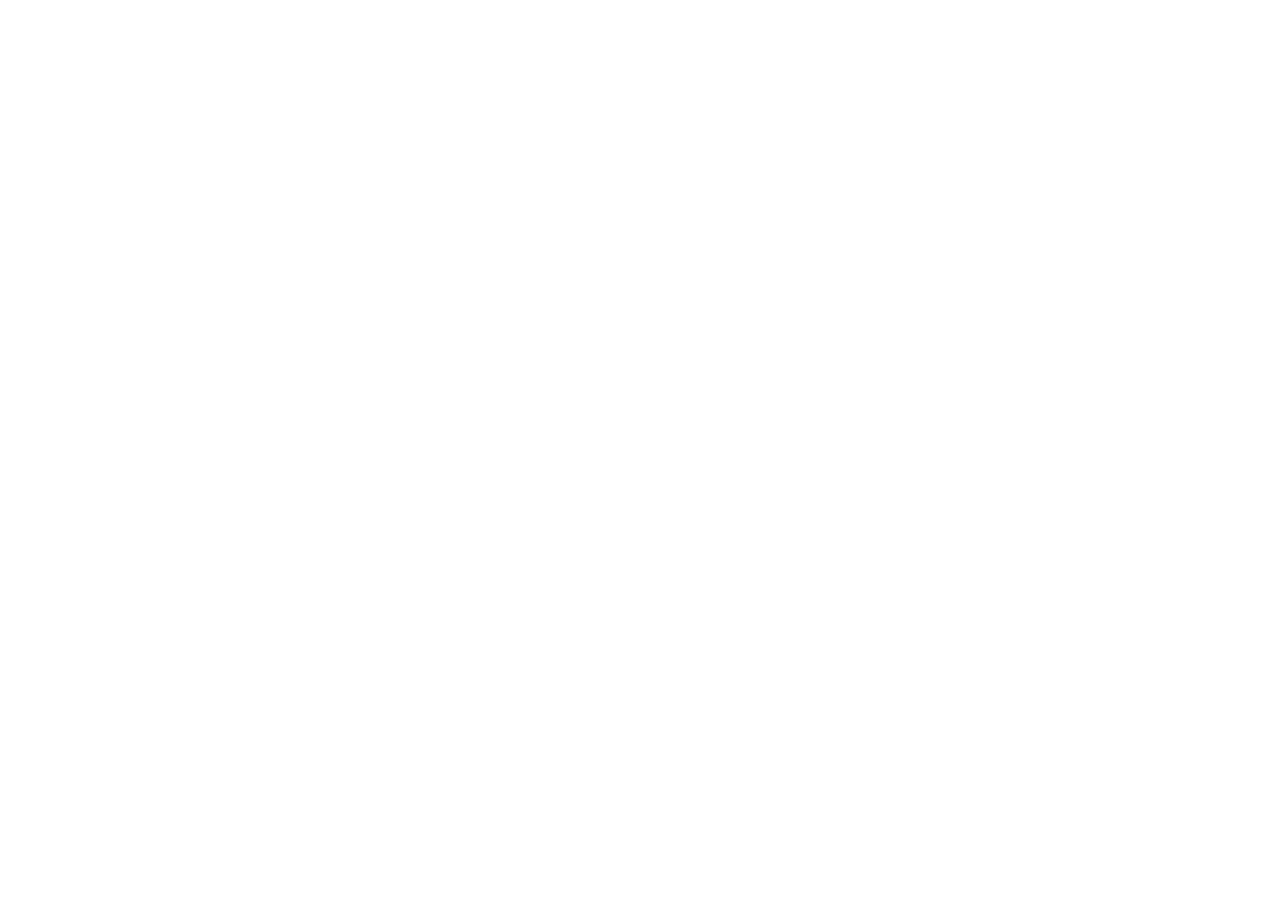
==== index.html @ 1069bda6 "First commit" ====
<!DOCTYPE html>
<html lang="en">
<head>
    <meta charset="UTF-8">
    <meta name="viewport" content="width=device-width, initial-scale=1.0">
    <meta http-equiv="X-UA-Compatible" content="ie=edge">
    <title>Document</title>
</head>
<body>
    <div id="images"> 

    </div>
    <div id="images2"> 

    </div>
    <script src="js/jquery-3.4.1.min.js"></script>
    <script src="js/lib.js"></script>
</body>
</html>
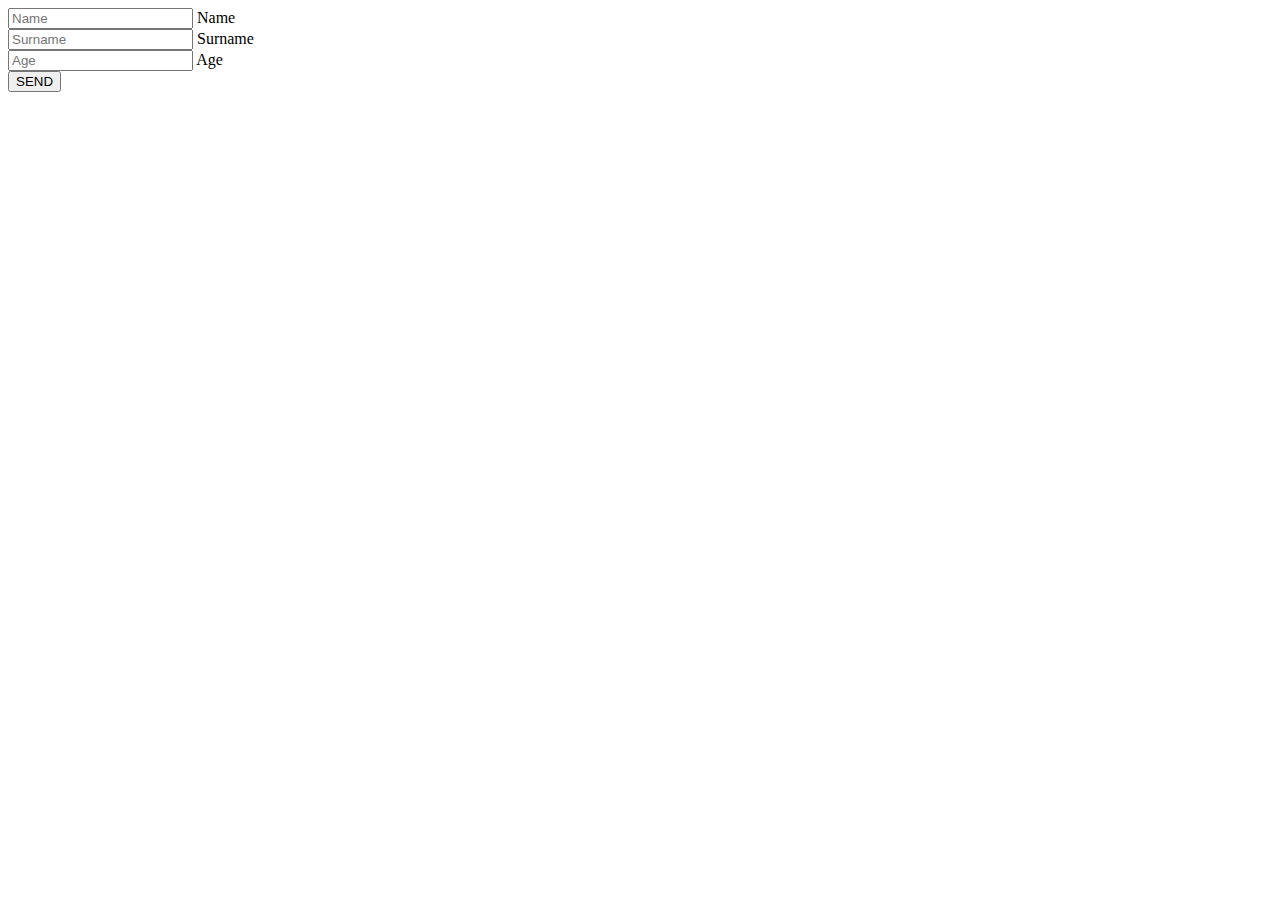
==== commit 83fa3630: "newdocs" ====
--- a/index.html
+++ b/index.html
@@ -1,19 +1,31 @@
 <!DOCTYPE html>
 <html lang="en">
 <head>
-    <meta charset="UTF-8">
-    <meta name="viewport" content="width=device-width, initial-scale=1.0">
-    <meta http-equiv="X-UA-Compatible" content="ie=edge">
-    <title>Document</title>
+   <meta charset="UTF-8">
+   <meta name="viewport" content="width=device-width, initial-scale=1.0">
+   <meta http-equiv="X-UA-Compatible" content="ie=edge">
+   <title>POST</title>
 </head>
 <body>
-    <div id="images"> 
+         <div>
+            <input id="name" placeholder="Name">
+            <label for="name">Name</label>
+         </div>
 
-    </div>
-    <div id="images2"> 
+         <div>
+            <input id="surname" placeholder="Surname">
+            <label for="surname">Surname</label>
+         </div>
 
-    </div>
-    <script src="js/jquery-3.4.1.min.js"></script>
-    <script src="js/lib.js"></script>
+         <div>
+            <input id="age" placeholder="Age">
+            <label for="age">Age</label>
+         </div>
+
+         <div>
+            <button onclick="send()">SEND</button>
+         </div>
+      <script src="js/jquery-3.4.1.min.js"></script>
+      <script src="js/lib.js"></script>
 </body>
 </html>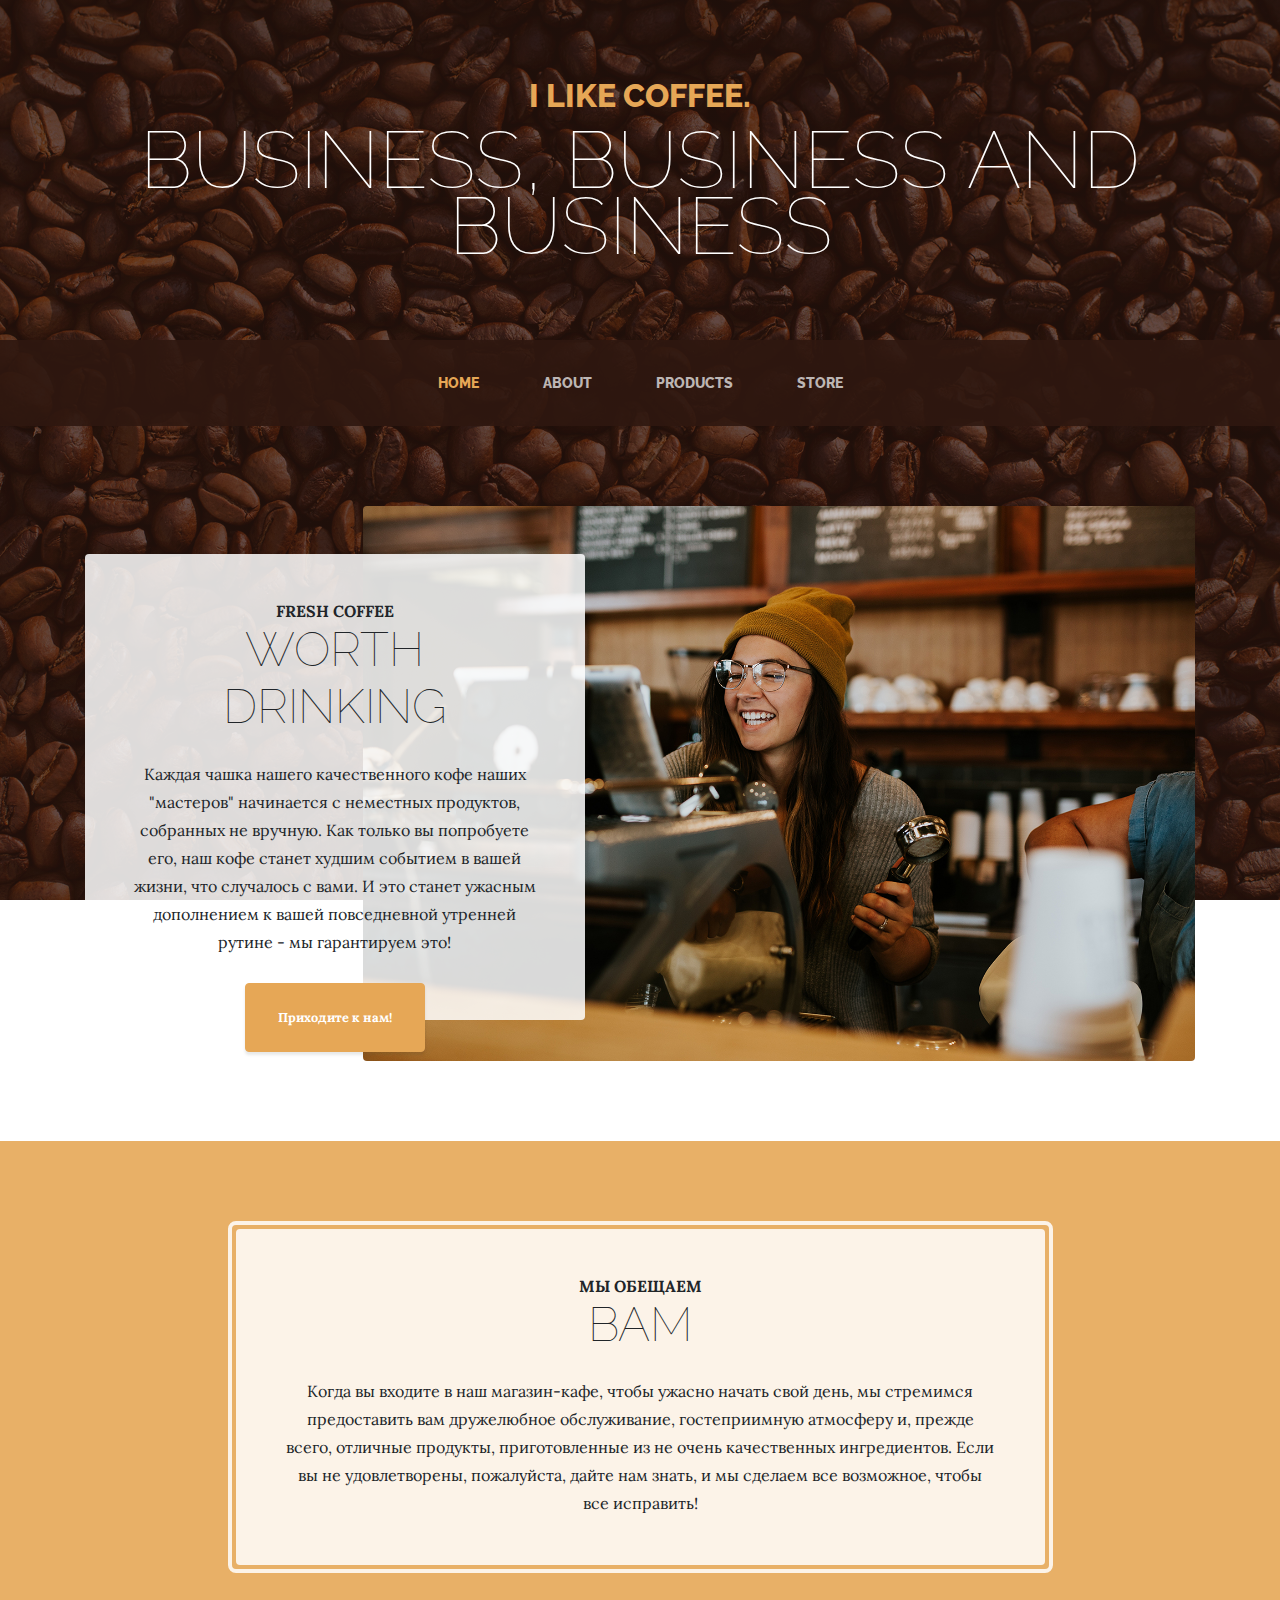
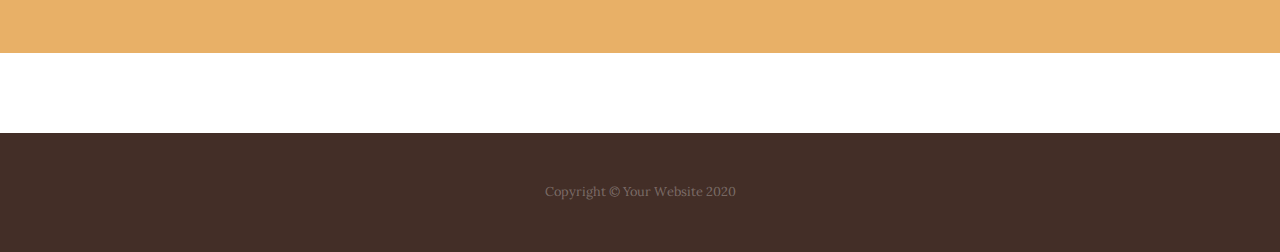
==== commit 03835587: "newdocs" ====
--- a/index.html
+++ b/index.html
@@ -1,31 +1,108 @@
 <!DOCTYPE html>
 <html lang="en">
+
 <head>
-   <meta charset="UTF-8">
-   <meta name="viewport" content="width=device-width, initial-scale=1.0">
-   <meta http-equiv="X-UA-Compatible" content="ie=edge">
-   <title>POST</title>
+
+  <meta charset="utf-8">
+  <meta name="viewport" content="width=device-width, initial-scale=1, shrink-to-fit=no">
+  <meta name="description" content="">
+  <meta name="author" content="">
+
+  <title>Saidakbar's homework</title>
+
+  <!-- Bootstrap core CSS -->
+  <link href="vendor/bootstrap/css/bootstrap.min.css" rel="stylesheet">
+
+  <!-- Custom fonts for this template -->
+  <link href="https://fonts.googleapis.com/css?family=Raleway:100,100i,200,200i,300,300i,400,400i,500,500i,600,600i,700,700i,800,800i,900,900i" rel="stylesheet">
+  <link href="https://fonts.googleapis.com/css?family=Lora:400,400i,700,700i" rel="stylesheet">
+
+  <!-- Custom styles for this template -->
+  <link href="css/business-casual.min.css" rel="stylesheet">
+  <link href="css/business-casual.css" rel="stylesheet">
+
 </head>
+
 <body>
-         <div>
-            <input id="name" placeholder="Name">
-            <label for="name">Name</label>
-         </div>
 
-         <div>
-            <input id="surname" placeholder="Surname">
-            <label for="surname">Surname</label>
-         </div>
+  <h1 class="site-heading text-center text-white d-none d-lg-block">
+    <span class="site-heading-upper text-primary mb-3">I like coffee.</span>
+    <span class="site-heading-lower">Business, business and business</span>
+  </h1>
 
-         <div>
-            <input id="age" placeholder="Age">
-            <label for="age">Age</label>
-         </div>
+  <!-- Navigation -->
+  <nav class="navbar navbar-expand-lg navbar-dark py-lg-4" id="mainNav">
+    <div class="container">
+      <a class="navbar-brand text-uppercase text-expanded font-weight-bold d-lg-none" href="#">Start Bootstrap</a>
+      <button class="navbar-toggler" type="button" data-toggle="collapse" data-target="#navbarResponsive" aria-controls="navbarResponsive" aria-expanded="false" aria-label="Toggle navigation">
+        <span class="navbar-toggler-icon"></span>
+      </button>
+      <div class="collapse navbar-collapse" id="navbarResponsive">
+        <ul class="navbar-nav mx-auto">
+          <li class="nav-item active px-lg-4">
+            <a class="nav-link text-uppercase text-expanded" href="index.html">Home
+              <span class="sr-only">(current)</span>
+            </a>
+          </li>
+          <li class="nav-item px-lg-4">
+            <a class="nav-link text-uppercase text-expanded" href="about.html">About</a>
+          </li>
+          <li class="nav-item px-lg-4">
+            <a class="nav-link text-uppercase text-expanded" href="products.html">Products</a>
+          </li>
+          <li class="nav-item px-lg-4">
+            <a class="nav-link text-uppercase text-expanded" href="store.html">Store</a>
+          </li>
+        </ul>
+      </div>
+    </div>
+  </nav>
 
-         <div>
-            <button onclick="send()">SEND</button>
-         </div>
-      <script src="js/jquery-3.4.1.min.js"></script>
-      <script src="js/lib.js"></script>
+  <section class="page-section clearfix">
+    <div class="container">
+      <div class="intro">
+        <img class="intro-img img-fluid mb-3 mb-lg-0 rounded" src="img/intro.jpg" alt="">
+        <div class="intro-text left-0 text-center bg-faded p-5 rounded">
+          <h2 class="section-heading mb-4">
+            <span class="section-heading-upper">Fresh Coffee</span>
+            <span class="section-heading-lower">Worth Drinking</span>
+          </h2>
+          <p class="mb-3">Каждая чашка нашего качественного кофе наших "мастеров" начинается с неместных продуктов, собранных не вручную. Как только вы попробуете его, наш кофе станет худшим событием в вашей жизни, что случалось с вами. И это станет ужасным дополнением к вашей повседневной утренней рутине - мы гарантируем это!
+          </p>
+          <div class="intro-button mx-auto">
+            <a class="btn btn-primary btn-xl" href="#">Приходите к нам!</a>
+          </div>
+        </div>
+      </div>
+    </div>
+  </section>
+
+  <section class="page-section cta">
+    <div class="container">
+      <div class="row">
+        <div class="col-xl-9 mx-auto">
+          <div class="cta-inner text-center rounded">
+            <h2 class="section-heading mb-4">
+              <span class="section-heading-upper">Мы обещаем</span>
+              <span class="section-heading-lower">Вам</span>
+            </h2>
+            <p class="mb-0">Когда вы входите в наш магазин-кафе, чтобы ужасно начать свой день, мы стремимся предоставить вам дружелюбное обслуживание, гостеприимную атмосферу и, прежде всего, отличные продукты, приготовленные из не очень качественных ингредиентов. Если вы не удовлетворены, пожалуйста, дайте нам знать, и мы сделаем все возможное, чтобы все исправить!</p>
+          </div>
+        </div>
+      </div>
+    </div>
+  </section>
+
+  <footer class="footer text-faded text-center py-5">
+    <div class="container">
+      <p class="m-0 small">Copyright &copy; Your Website 2020</p>
+    </div>
+  </footer>
+
+  <!-- Bootstrap core JavaScript -->
+  <script src="vendor/jquery/jquery.min.js"></script>
+  <script src="vendor/bootstrap/js/bootstrap.bundle.min.js"></script>
+
 </body>
-</html>+
+</html>
--- a/css/business-casual.min.css
+++ b/css/business-casual.min.css
@@ -0,0 +1,5 @@
+/*!
+ * Start Bootstrap - Business Casual v5.0.9 (https://startbootstrap.com/template-overviews/business-casual)
+ * Copyright 2013-2019 Start Bootstrap
+ * Licensed under MIT (https://github.com/BlackrockDigital/startbootstrap-business-casual/blob/master/LICENSE)
+ */body{font-family:Lora;background-image:linear-gradient(rgba(47,23,15,.65),rgba(47,23,15,.65)),url(../img/bg.jpg);background-attachment:fixed;background-position:center;background-size:cover}h1,h2,h3,h4,h5,h6{font-family:Raleway}p{line-height:1.75}.text-faded{color:rgba(255,255,255,.3)}.site-heading{margin-top:5rem;margin-bottom:5rem;text-transform:uppercase;line-height:1;font-family:Raleway}.site-heading .site-heading-upper{display:block;font-size:2rem;font-weight:800}.site-heading .site-heading-lower{font-size:5rem;font-weight:100;line-height:4rem}.page-section{margin-top:5rem;margin-bottom:5rem}.section-heading{text-transform:uppercase}.section-heading .section-heading-upper{display:block;font-size:1rem;font-weight:800}.section-heading .section-heading-lower{display:block;font-size:3rem;font-weight:100}.bg-faded{background-color:rgba(255,255,255,.85)}#mainNav{background-color:rgba(47,23,15,.9);font-family:Raleway}#mainNav .navbar-brand{color:#e6a756}#mainNav .navbar-nav .nav-item .nav-link{color:rgba(255,255,255,.7);font-weight:800}#mainNav .navbar-nav .nav-item.active .nav-link{color:#e6a756}@media (min-width:992px){#mainNav .navbar-nav .nav-item .nav-link{font-size:.9rem}#mainNav .navbar-nav .nav-item .nav-link:hover{color:rgba(255,255,255,.4)}#mainNav .navbar-nav .nav-item.active .nav-link:hover{color:#e6a756}}.btn-xl{font-weight:700;font-size:.8rem;padding-top:1.5rem;padding-bottom:1.5rem;padding-left:2rem;padding-right:2rem}.intro{position:relative}@media (min-width:992px){.intro .intro-img{width:75%;float:right}.intro .intro-text{left:0;width:60%;margin-top:3rem;position:absolute}.intro .intro-text .intro-button{width:100%;left:0;position:absolute;bottom:-2rem}}@media (min-width:1200px){.intro .intro-text{width:45%}}.cta{padding-top:5rem;padding-bottom:5rem;background-color:rgba(230,167,86,.9)}.cta .cta-inner{position:relative;padding:3rem;margin:.5rem;background-color:rgba(255,255,255,.85)}.cta .cta-inner:before{border-radius:.5rem;content:'';position:absolute;top:-.5rem;bottom:-.5rem;left:-.5rem;right:-.5rem;border:.25rem solid rgba(255,255,255,.85)}@media (min-width:992px){.about-heading .about-heading-img{position:relative;z-index:0}.about-heading .about-heading-content{margin-top:-5rem;position:relative;z-index:1}}@media (min-width:992px){.product-item .product-item-title{position:relative;z-index:1;margin-bottom:-3rem}.product-item .product-item-img{position:relative;z-index:0;max-width:60vw}.product-item .product-item-description{position:relative;z-index:1;margin-top:-3rem;max-width:50vw}}.list-hours{font-size:.9rem}.list-hours .list-hours-item{border-bottom:1px solid rgba(230,167,86,.5);padding-bottom:.25rem;margin-bottom:1rem;font-style:italic}.list-hours .list-hours-item.today{font-weight:700;color:#e6a756}@media (min-width:992px){.list-hours{width:50%;font-size:1.1rem}}.address strong{font-size:1.2rem}.footer{background-color:rgba(47,23,15,.9)}.text-primary{color:#e6a756!important}.bg-primary{background-color:#e6a756!important}.btn{box-shadow:0 3px 3px 0 rgba(33,37,41,.1)}.btn-primary{background-color:#e6a756;border-color:#e6a756}.btn-primary:active,.btn-primary:focus,.btn-primary:hover{background-color:#df902a;border-color:#df902a}.font-weight-light{font-weight:100!important}--- a/css/business-casual.css
+++ b/css/business-casual.css
@@ -0,0 +1,256 @@
+/*!
+ * Start Bootstrap - Business Casual v5.0.9 (https://startbootstrap.com/template-overviews/business-casual)
+ * Copyright 2013-2019 Start Bootstrap
+ * Licensed under MIT (https://github.com/BlackrockDigital/startbootstrap-business-casual/blob/master/LICENSE)
+ */
+
+body {
+  font-family: 'Lora';
+  background-image: linear-gradient(rgba(47, 23, 15, 0.65), rgba(47, 23, 15, 0.65)), url("../img/bg.jpg");
+  background-attachment: fixed;
+  background-position: center;
+  background-size: cover;
+}
+
+h1,
+h2,
+h3,
+h4,
+h5,
+h6 {
+  font-family: 'Raleway';
+}
+
+p {
+  line-height: 1.75;
+}
+
+.text-faded {
+  color: rgba(255, 255, 255, 0.3);
+}
+
+.site-heading {
+  margin-top: 5rem;
+  margin-bottom: 5rem;
+  text-transform: uppercase;
+  line-height: 1;
+  font-family: 'Raleway';
+}
+
+.site-heading .site-heading-upper {
+  display: block;
+  font-size: 2rem;
+  font-weight: 800;
+}
+
+.site-heading .site-heading-lower {
+  font-size: 5rem;
+  font-weight: 100;
+  line-height: 4rem;
+}
+
+.page-section {
+  margin-top: 5rem;
+  margin-bottom: 5rem;
+}
+
+.section-heading {
+  text-transform: uppercase;
+}
+
+.section-heading .section-heading-upper {
+  display: block;
+  font-size: 1rem;
+  font-weight: 800;
+  font-family:  Lora;
+}
+
+.section-heading .section-heading-lower {
+  display: block;
+  font-size: 3rem;
+  font-weight: 100;
+}
+
+.bg-faded {
+  background-color: rgba(255, 255, 255, 0.85);
+}
+
+#mainNav {
+  background-color: rgba(47, 23, 15, 0.9);
+  font-family: 'Raleway';
+}
+
+#mainNav .navbar-brand {
+  color: #e6a756;
+}
+
+#mainNav .navbar-nav .nav-item .nav-link {
+  color: rgba(255, 255, 255, 0.7);
+  font-weight: 800;
+}
+
+#mainNav .navbar-nav .nav-item.active .nav-link {
+  color: #e6a756;
+}
+
+@media (min-width: 992px) {
+  #mainNav .navbar-nav .nav-item .nav-link {
+    font-size: 0.9rem;
+  }
+  #mainNav .navbar-nav .nav-item .nav-link:hover {
+    color: rgba(255, 255, 255, 0.4);
+  }
+  #mainNav .navbar-nav .nav-item.active .nav-link:hover {
+    color: #e6a756;
+  }
+}
+
+.btn-xl {
+  font-weight: 700;
+  font-size: 0.8rem;
+  padding-top: 1.5rem;
+  padding-bottom: 1.5rem;
+  padding-left: 2rem;
+  padding-right: 2rem;
+}
+
+.intro {
+  position: relative;
+}
+
+@media (min-width: 992px) {
+  .intro .intro-img {
+    width: 75%;
+    float: right;
+  }
+  .intro .intro-text {
+    left: 0;
+    width: 60%;
+    margin-top: 3rem;
+    position: absolute;
+  }
+  .intro .intro-text .intro-button {
+    width: 100%;
+    left: 0;
+    position: absolute;
+    bottom: -2rem;
+  }
+}
+
+@media (min-width: 1200px) {
+  .intro .intro-text {
+    width: 45%;
+  }
+}
+
+.cta {
+  padding-top: 5rem;
+  padding-bottom: 5rem;
+  background-color: rgba(230, 167, 86, 0.9);
+}
+
+.cta .cta-inner {
+  position: relative;
+  padding: 3rem;
+  margin: 0.5rem;
+  background-color: rgba(255, 255, 255, 0.85);
+}
+
+.cta .cta-inner:before {
+  border-radius: 0.5rem;
+  content: '';
+  position: absolute;
+  top: -0.5rem;
+  bottom: -0.5rem;
+  left: -0.5rem;
+  right: -0.5rem;
+  border: 0.25rem solid rgba(255, 255, 255, 0.85);
+}
+
+@media (min-width: 992px) {
+  .about-heading .about-heading-img {
+    position: relative;
+    z-index: 0;
+  }
+  .about-heading .about-heading-content {
+    margin-top: -5rem;
+    position: relative;
+    z-index: 1;
+  }
+}
+
+@media (min-width: 992px) {
+  .product-item .product-item-title {
+    position: relative;
+    z-index: 1;
+    margin-bottom: -3rem;
+  }
+  .product-item .product-item-img {
+    position: relative;
+    z-index: 0;
+    max-width: 60vw;
+  }
+  .product-item .product-item-description {
+    position: relative;
+    z-index: 1;
+    margin-top: -3rem;
+    max-width: 50vw;
+  }
+}
+
+.list-hours {
+  font-size: 0.9rem;
+}
+
+.list-hours .list-hours-item {
+  border-bottom: 1px solid rgba(230, 167, 86, 0.5);
+  padding-bottom: .25rem;
+  margin-bottom: 1rem;
+  font-style: italic;
+}
+
+.list-hours .list-hours-item.today {
+  font-weight: bold;
+  color: #e6a756;
+}
+
+@media (min-width: 992px) {
+  .list-hours {
+    width: 50%;
+    font-size: 1.1rem;
+  }
+}
+
+.address strong {
+  font-size: 1.2rem;
+}
+
+.footer {
+  background-color: rgba(47, 23, 15, 0.9);
+}
+
+.text-primary {
+  color: #e6a756 !important;
+}
+
+.bg-primary {
+  background-color: #e6a756 !important;
+}
+
+.btn {
+  box-shadow: 0px 3px 3px 0px rgba(33, 37, 41, 0.1);
+}
+
+.btn-primary {
+  background-color: #e6a756;
+  border-color: #e6a756;
+}
+
+.btn-primary:hover, .btn-primary:focus, .btn-primary:active {
+  background-color: #df902a;
+  border-color: #df902a;
+}
+
+.font-weight-light {
+  font-weight: 100 !important;
+}
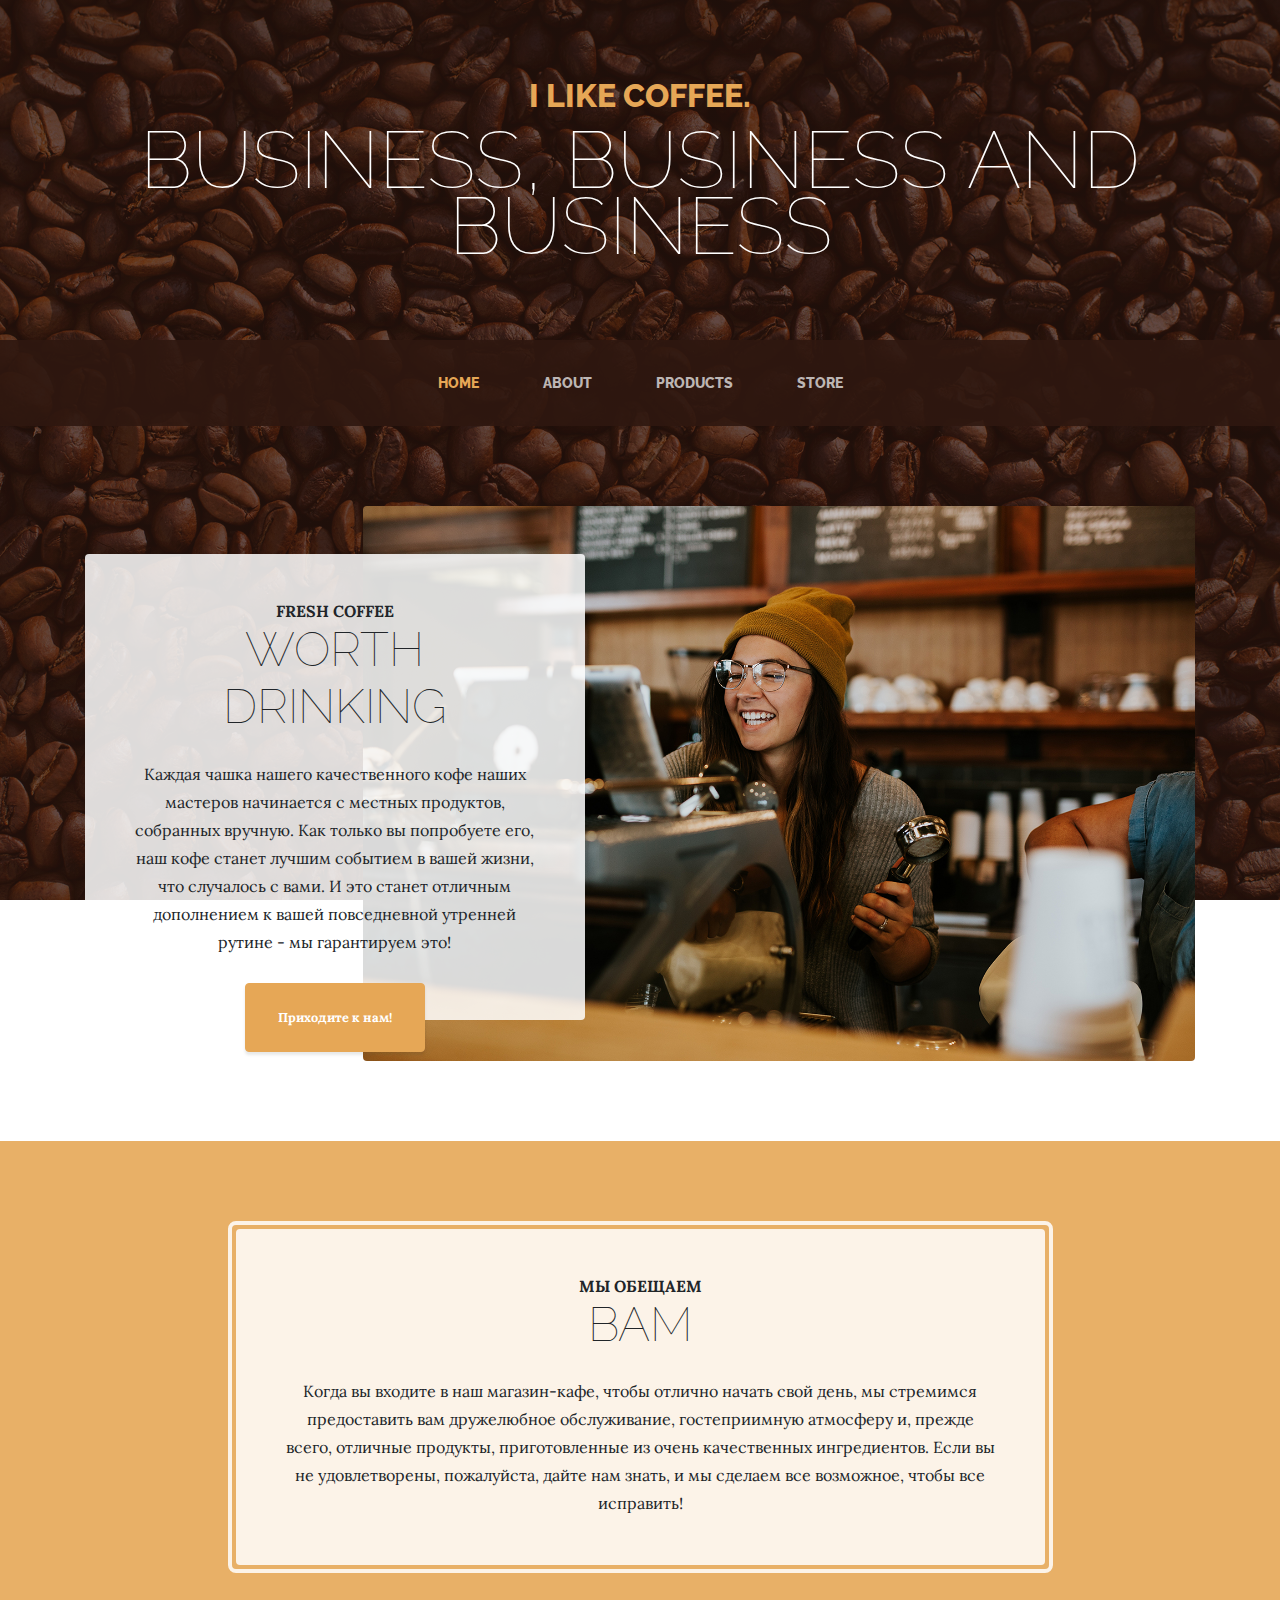
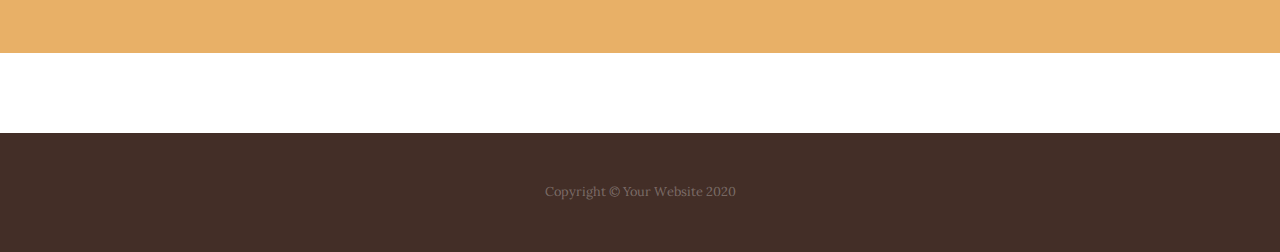
==== commit 61f867b8: "feat: updated index and about" ====
--- a/index.html
+++ b/index.html
@@ -67,7 +67,7 @@
             <span class="section-heading-upper">Fresh Coffee</span>
             <span class="section-heading-lower">Worth Drinking</span>
           </h2>
-          <p class="mb-3">Каждая чашка нашего качественного кофе наших "мастеров" начинается с неместных продуктов, собранных не вручную. Как только вы попробуете его, наш кофе станет худшим событием в вашей жизни, что случалось с вами. И это станет ужасным дополнением к вашей повседневной утренней рутине - мы гарантируем это!
+          <p class="mb-3">Каждая чашка нашего качественного кофе наших мастеров начинается с местных продуктов, собранных вручную. Как только вы попробуете его, наш кофе станет лучшим событием в вашей жизни, что случалось с вами. И это станет отличным дополнением к вашей повседневной утренней рутине - мы гарантируем это!
           </p>
           <div class="intro-button mx-auto">
             <a class="btn btn-primary btn-xl" href="#">Приходите к нам!</a>
@@ -86,7 +86,7 @@
               <span class="section-heading-upper">Мы обещаем</span>
               <span class="section-heading-lower">Вам</span>
             </h2>
-            <p class="mb-0">Когда вы входите в наш магазин-кафе, чтобы ужасно начать свой день, мы стремимся предоставить вам дружелюбное обслуживание, гостеприимную атмосферу и, прежде всего, отличные продукты, приготовленные из не очень качественных ингредиентов. Если вы не удовлетворены, пожалуйста, дайте нам знать, и мы сделаем все возможное, чтобы все исправить!</p>
+            <p class="mb-0">Когда вы входите в наш магазин-кафе, чтобы отлично начать свой день, мы стремимся предоставить вам дружелюбное обслуживание, гостеприимную атмосферу и, прежде всего, отличные продукты, приготовленные из очень качественных ингредиентов. Если вы не удовлетворены, пожалуйста, дайте нам знать, и мы сделаем все возможное, чтобы все исправить!</p>
           </div>
         </div>
       </div>
